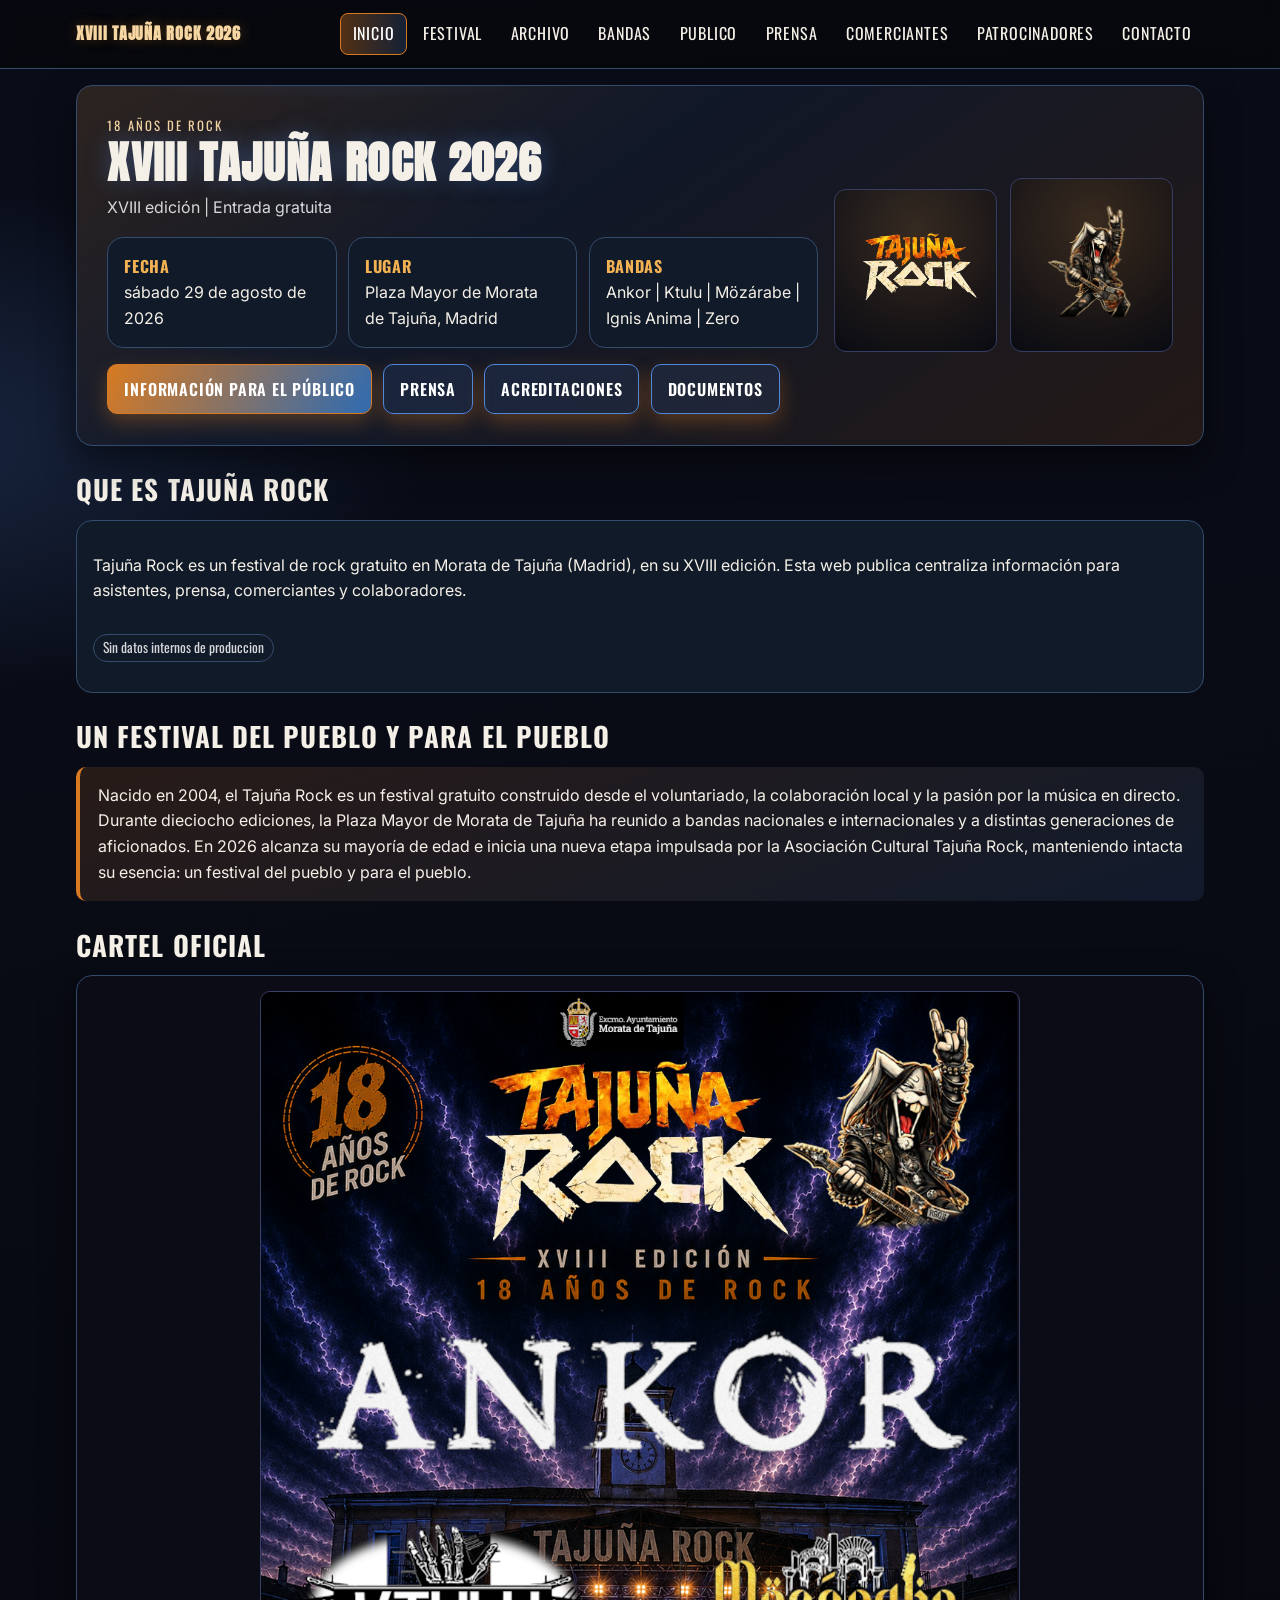
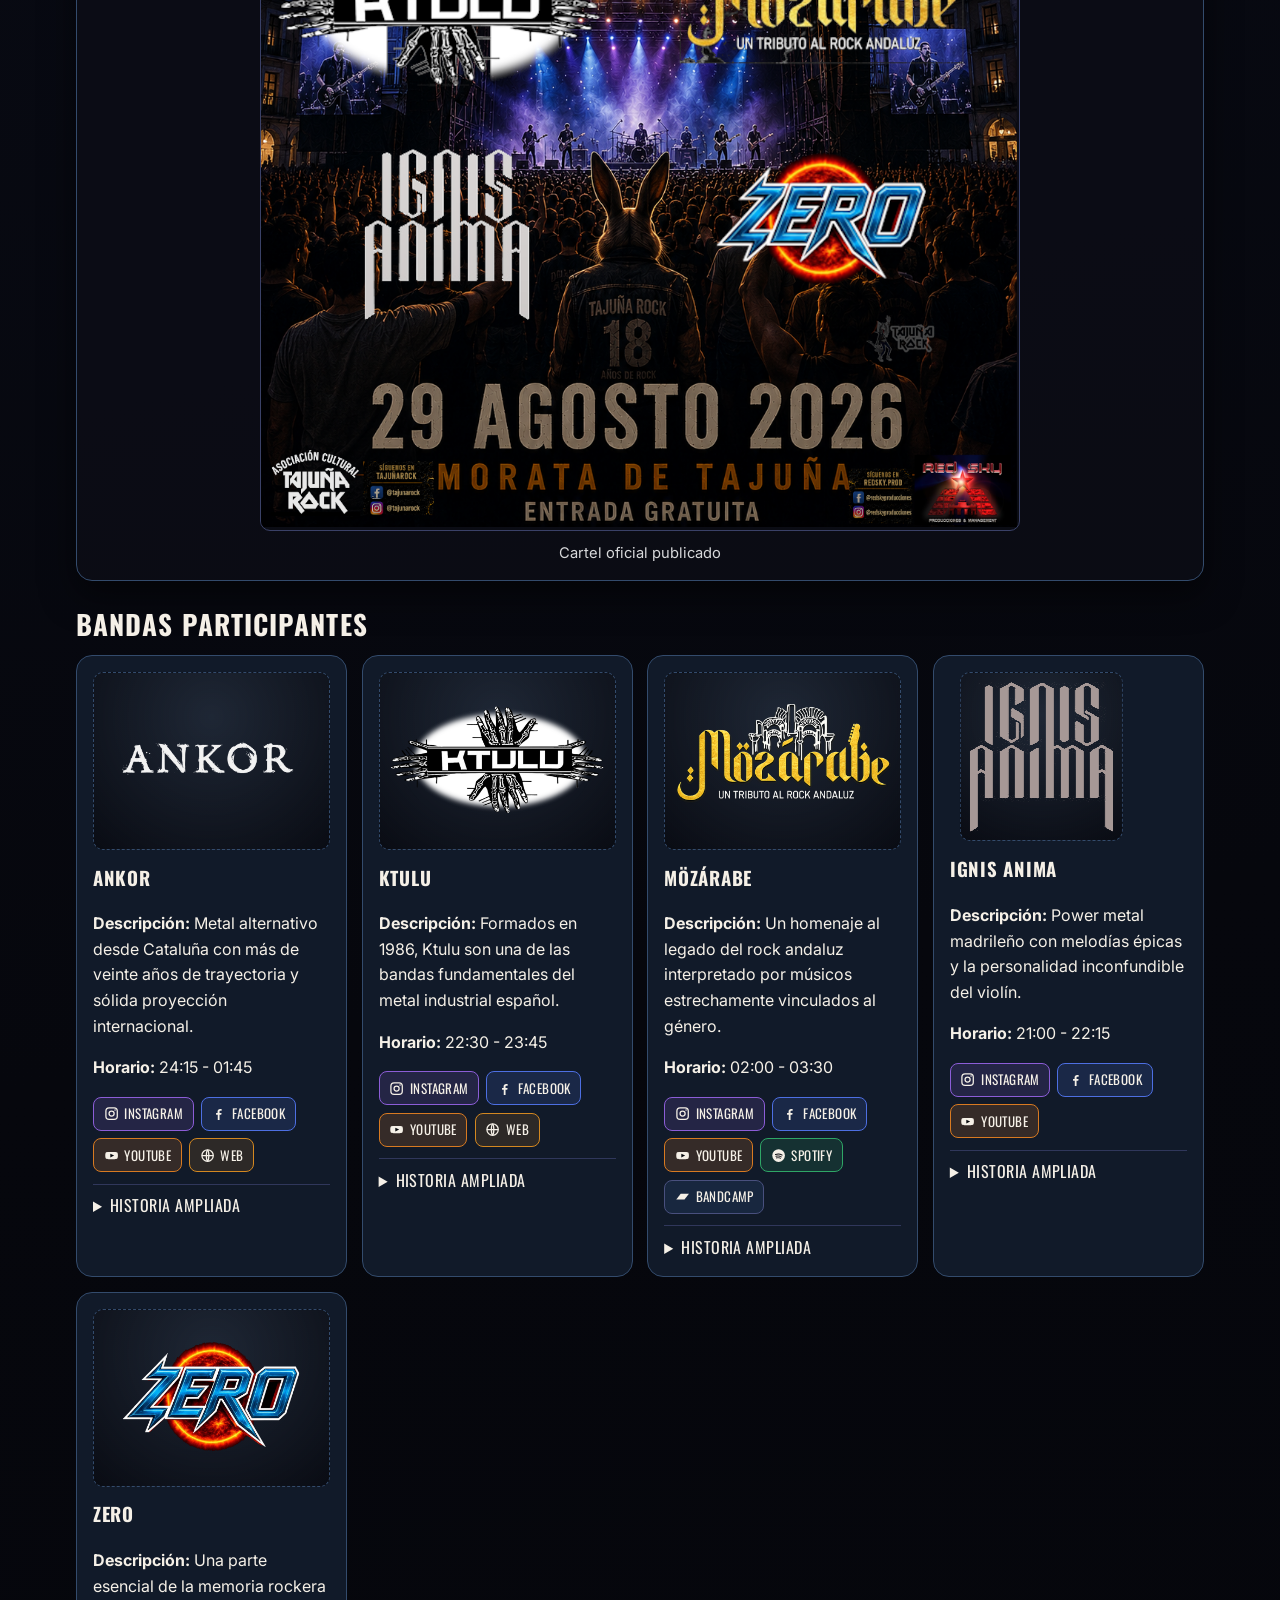
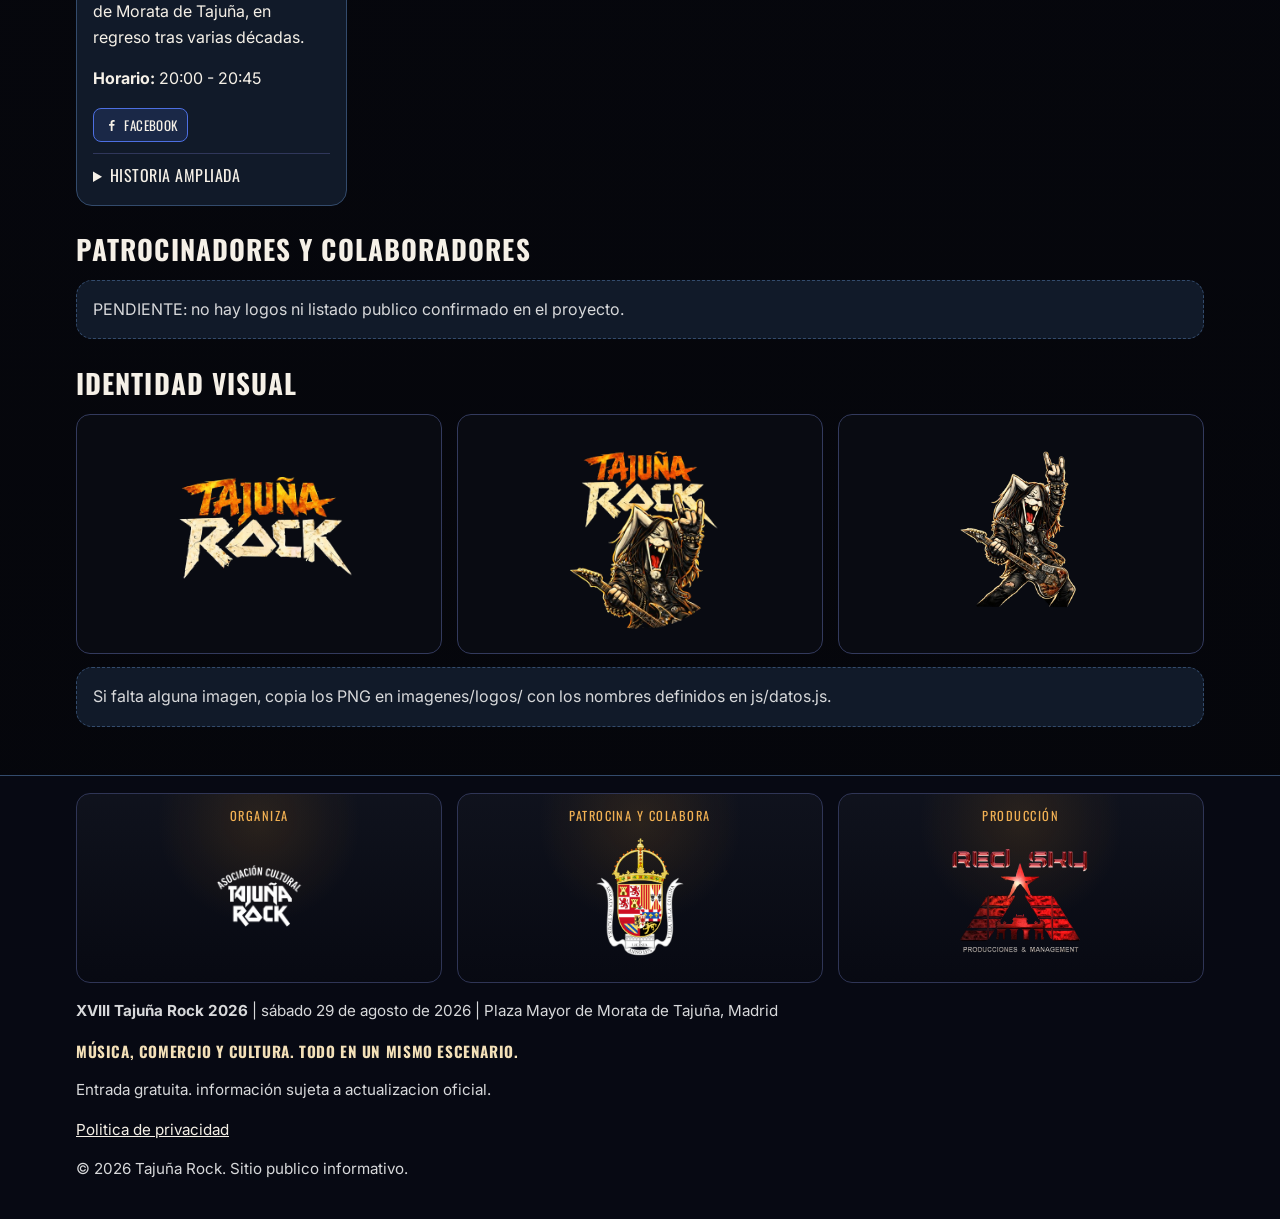
==== index.html @ 91ff5c5e "Initial import of Tajuña Rock site" ====
﻿<!doctype html>
<html lang="es">
  <head>
    <meta charset="utf-8" />
    <meta name="viewport" content="width=device-width, initial-scale=1" />
    <title>XVIII Tajuña Rock 2026 | Inicio</title>
    <meta
      name="description"
      content="Web oficial informativa del XVIII Tajuña Rock 2026: festival gratuito en Morata de Tajuña, Madrid. información para publico, prensa, bandas y colaboradores."
    />
    <meta property="og:title" content="XVIII Tajuña Rock 2026" />
    <meta
      property="og:description"
      content="Festival gratuito en Morata de Tajuña, Madrid. información para publico, prensa, bandas y colaboradores."
    />
    <meta property="og:type" content="website" />
    <meta property="og:locale" content="es_ES" />
    <link rel="stylesheet" href="css/estilos.css" />
    <!-- TODO: anadir favicon cuando exista un logo publico adecuado -->
    <script defer src="js/datos.js"></script>
    <script defer src="js/principal.js"></script>
    <script type="application/ld+json" data-event-jsonld></script>
  </head>
  <body>
    <a href="#contenido" class="skip-link">Saltar al contenido principal</a>
    <div data-site-header></div>

    <main id="contenido" class="page">
      <section class="hero hero-home" aria-labelledby="titulo-principal">
        <div class="hero-copy">
          <p class="eyebrow">18 años de rock</p>
          <h1 id="titulo-principal" data-festival-nombre></h1>
          <p class="hero-lead"><span data-festival-edicion></span> | Entrada <span data-festival-entrada></span></p>
          <div class="meta-grid" aria-label="Datos principales del festival">
            <div class="meta-item"><strong>Fecha</strong><br /><span data-festival-fecha></span></div>
            <div class="meta-item"><strong>Lugar</strong><br /><span data-festival-lugar></span></div>
            <div class="meta-item"><strong>Bandas</strong><br /><span data-bandas-inline></span></div>
          </div>
          <div class="action-row">
            <a class="btn" href="publico.html">Información para el público</a>
            <a class="btn alt" href="prensa.html">Prensa</a>
            <a class="btn alt" href="prensa.html#acreditaciones-prensa">Acreditaciones</a>
            <a class="btn alt" href="publico.html#documentos">Documentos</a>
          </div>
        </div>
        <aside class="hero-art" aria-label="Identidad visual del festival">
          <figure class="mini-brand" data-media-slot>
            <img data-media-main-logo alt="" />
          </figure>
          <figure class="mini-brand" data-media-slot>
            <img data-media-mascot alt="" />
          </figure>
        </aside>
      </section>

      <section class="section" aria-labelledby="que-es">
        <h2 id="que-es">Que es Tajuña Rock</h2>
        <div class="info-block">
          <p>
            Tajuña Rock es un festival de rock gratuito en Morata de Tajuña (Madrid), en su XVIII edición.
            Esta web publica centraliza información para asistentes, prensa, comerciantes y colaboradores.
          </p>
          <p class="tag">Sin datos internos de produccion</p>
        </div>
      </section>

      <section class="section" aria-labelledby="historia-breve-title">
        <h2 id="historia-breve-title">Un festival del pueblo y para el pueblo</h2>
        <blockquote class="history-quote" data-historia-breve></blockquote>
      </section>

      <section class="section" aria-labelledby="cartel-oficial">
        <h2 id="cartel-oficial">Cartel oficial</h2>
        <div data-cartel-oficial></div>
      </section>

      <section class="section" aria-labelledby="resumen-bandas">
        <h2 id="resumen-bandas">Bandas participantes</h2>
        <div class="grid" data-bandas-grid></div>
      </section>

      <section class="section" aria-labelledby="colaboradores">
        <h2 id="colaboradores">Patrocinadores y colaboradores</h2>
        <div class="pending-box">
          PENDIENTE: no hay logos ni listado publico confirmado en el proyecto.
        </div>
      </section>

      <section class="section" aria-labelledby="identidad-title">
        <h2 id="identidad-title">Identidad visual</h2>
        <div class="brand-strip">
          <figure class="brand-card" data-media-slot>
            <img data-media-main-logo alt="" />
          </figure>
          <figure class="brand-card" data-media-slot>
            <img data-media-logo-mascot alt="" />
          </figure>
          <figure class="brand-card" data-media-slot>
            <img data-media-mascot alt="" />
          </figure>
        </div>
        <div class="pending-box">Si falta alguna imagen, copia los PNG en imagenes/logos/ con los nombres definidos en js/datos.js.</div>
      </section>
    </main>

    <div data-site-footer></div>
  </body>
</html>
---- css/estilos.css ----
@import url("https://fonts.googleapis.com/css2?family=Anton&family=Inter:wght@400;500;600;700&family=Oswald:wght@400;500;600;700&display=swap");

:root {
  --font-display: "Anton", "Arial Narrow", "Impact", sans-serif;
  --font-heading: "Oswald", "Arial Narrow", "Segoe UI Semibold", sans-serif;
  --font-body: "Inter", "Segoe UI", "Arial", sans-serif;
  --font-docs: "Aptos", "Calibri", "Segoe UI", sans-serif;
  --bg-main: #05060b;
  --bg-panel: #111a29;
  --bg-panel-soft: #1a2740;
  --color-primary: #d87a21;
  --color-primary-strong: #f4cf9d;
  --color-gold: #e2a75e;
  --color-electric: #4f87d9;
  --color-text: #f5f0e7;
  --color-text-soft: #d7d8da;
  --color-border: #334b6c;
  --shadow: 0 14px 34px rgba(0, 0, 0, 0.5);
  --radius: 16px;
  --max-width: 1160px;
}

* {
  box-sizing: border-box;
}

html {
  scroll-behavior: smooth;
}

body {
  margin: 0;
  font-family: var(--font-body);
  background:
    radial-gradient(1200px 420px at 110% -20%, rgba(216, 122, 33, 0.24), transparent 60%),
    radial-gradient(900px 420px at -10% 10%, rgba(79, 135, 217, 0.22), transparent 62%),
    radial-gradient(760px 300px at 50% -12%, rgba(244, 207, 157, 0.14), transparent 70%),
    linear-gradient(170deg, #0a0d19 0%, #06070d 58%, #05060b 100%),
    var(--bg-main);
  color: var(--color-text);
  line-height: 1.6;
}

a {
  color: var(--color-text);
}

a:hover {
  color: var(--color-primary-strong);
}

img {
  max-width: 100%;
  height: auto;
  display: block;
}

.skip-link {
  position: absolute;
  left: -9999px;
  top: 0;
  background: var(--color-primary);
  color: #fff;
  padding: 0.7rem 1rem;
  z-index: 999;
}

.skip-link:focus {
  left: 0.7rem;
  top: 0.7rem;
}

.site-header {
  position: sticky;
  top: 0;
  z-index: 100;
  background: rgba(7, 8, 14, 0.92);
  backdrop-filter: blur(6px);
  border-bottom: 1px solid var(--color-border);
}

.header-inner {
  max-width: var(--max-width);
  margin: 0 auto;
  padding: 0.8rem 1rem;
  display: flex;
  align-items: center;
  gap: 0.8rem;
}

.brand {
  font-family: var(--font-display);
  font-weight: 800;
  letter-spacing: 0.045em;
  text-decoration: none;
  text-transform: uppercase;
  color: #f6d6a3;
  text-shadow: 0 0 14px rgba(212, 136, 32, 0.35);
}

.nav-toggle {
  font-family: var(--font-heading);
  margin-left: auto;
  border: 1px solid var(--color-border);
  background: var(--bg-panel);
  color: var(--color-text);
  border-radius: 10px;
  padding: 0.55rem 0.7rem;
  font-size: 0.95rem;
  cursor: pointer;
}

.nav-toggle:hover,
.nav-toggle:focus-visible {
  border-color: var(--color-primary);
}

.main-nav {
  display: none;
  width: 100%;
}

.main-nav.open {
  display: block;
}

.main-nav ul {
  list-style: none;
  margin: 0.6rem 0 0;
  padding: 0;
  display: grid;
  grid-template-columns: 1fr;
  gap: 0.4rem;
}

.main-nav a {
  font-family: var(--font-heading);
  display: block;
  padding: 0.6rem 0.7rem;
  border-radius: 8px;
  text-decoration: none;
  border: 1px solid transparent;
  text-transform: uppercase;
  letter-spacing: 0.05em;
}

.main-nav a:hover,
.main-nav a:focus-visible {
  border-color: var(--color-border);
  background: var(--bg-panel-soft);
}

.main-nav a.active {
  border-color: var(--color-primary);
  color: #fff;
  background: linear-gradient(90deg, rgba(216, 122, 33, 0.36), rgba(79, 135, 217, 0.2));
}

.page {
  max-width: var(--max-width);
  margin: 0 auto;
  padding: 1rem;
}

.hero {
  background:
    linear-gradient(145deg, rgba(226, 167, 94, 0.16), rgba(79, 135, 217, 0.1) 40%, rgba(216, 122, 33, 0.12)),
    rgba(10, 12, 20, 0.82);
  border: 1px solid var(--color-border);
  border-radius: var(--radius);
  padding: 1.2rem;
  box-shadow: var(--shadow);
}

.hero-home {
  position: relative;
  overflow: hidden;
}

.hero-home::after {
  content: "";
  position: absolute;
  inset: -40% 35% auto -20%;
  height: 180px;
  background: radial-gradient(closest-side, rgba(79, 135, 217, 0.35), transparent 75%);
  pointer-events: none;
}

.hero-copy {
  position: relative;
  z-index: 1;
}

.hero-home {
  display: grid;
  gap: 1rem;
}

.hero-art {
  display: grid;
  grid-template-columns: repeat(2, minmax(120px, 1fr));
  gap: 0.8rem;
  align-items: end;
}

.mini-brand {
  margin: 0;
  border: 1px solid #353d62;
  border-radius: 12px;
  background: radial-gradient(circle at 50% 25%, rgba(212, 136, 32, 0.16), rgba(8, 10, 18, 0.96));
  padding: 0.7rem;
  min-height: 130px;
  display: grid;
  place-items: center;
}

.mini-brand img {
  max-height: 150px;
  object-fit: contain;
}

.eyebrow {
  font-family: var(--font-heading);
  margin: 0;
  letter-spacing: 0.16em;
  text-transform: uppercase;
  font-size: 0.8rem;
  color: #f6d6a3;
}

.hero-lead {
  margin-top: 0.2rem;
  color: var(--color-text-soft);
}

.hero h1 {
  font-family: var(--font-display);
  margin-top: 0;
  margin-bottom: 0.3rem;
  font-size: clamp(1.8rem, 4.5vw, 2.8rem);
  line-height: 1.2;
  text-transform: uppercase;
  letter-spacing: 0.03em;
  text-shadow: 0 0 22px rgba(79, 135, 217, 0.35);
}

.meta-grid {
  display: grid;
  grid-template-columns: repeat(auto-fit, minmax(180px, 1fr));
  gap: 0.7rem;
  margin-top: 1rem;
}

.meta-item,
.card,
.pending-box,
.info-block {
  background: var(--bg-panel);
  border: 1px solid var(--color-border);
  border-radius: var(--radius);
  padding: 1rem;
}

.meta-item strong {
  font-family: var(--font-heading);
  color: #f2b153;
  text-transform: uppercase;
  letter-spacing: 0.04em;
}

.section {
  margin-top: 1.3rem;
}

.section h2 {
  font-family: var(--font-heading);
  margin-bottom: 0.5rem;
  font-size: clamp(1.2rem, 2.8vw, 1.7rem);
  text-transform: uppercase;
  letter-spacing: 0.04em;
}

.section-tight {
  margin-top: 0.9rem;
}

.grid {
  display: grid;
  gap: 0.9rem;
  grid-template-columns: repeat(auto-fit, minmax(230px, 1fr));
}

.card h3 {
  font-family: var(--font-heading);
  margin-top: 0;
  text-transform: uppercase;
  letter-spacing: 0.04em;
}

.band-image {
  aspect-ratio: 4 / 3;
  border-radius: 10px;
  border: 1px dashed var(--color-border);
  display: grid;
  place-items: center;
  color: var(--color-text-soft);
  margin-bottom: 0.8rem;
  background: #0e0e0e;
}

.band-image-img {
  object-fit: contain;
  padding: 0.55rem;
  background: radial-gradient(circle at 50% 25%, rgba(255, 255, 255, 0.06), rgba(9, 11, 18, 0.92));
}

.band-image-img.band-ignis-anima {
  transform: translateX(6%);
}

.band-links {
  display: flex;
  flex-wrap: wrap;
  gap: 0.45rem;
  margin-top: 0.35rem;
}

.band-link-btn {
  display: inline-flex;
  align-items: center;
  gap: 0.35rem;
  padding: 0.35rem 0.6rem;
  border-radius: 8px;
  border: 1px solid #49507e;
  background: rgba(79, 135, 217, 0.12);
  text-decoration: none;
  font-family: var(--font-heading);
  font-size: 0.82rem;
  letter-spacing: 0.03em;
  text-transform: uppercase;
}

.band-link-icon {
  width: 0.95rem;
  height: 0.95rem;
  display: inline-grid;
  place-items: center;
}

.band-link-icon svg {
  width: 100%;
  height: 100%;
}

.band-link-btn.is-instagram {
  border-color: #8c5dd7;
  background: rgba(140, 93, 215, 0.16);
}

.band-link-btn.is-facebook {
  border-color: #4d6fe2;
  background: rgba(77, 111, 226, 0.16);
}

.band-link-btn.is-youtube {
  border-color: #d87a21;
  background: rgba(216, 122, 33, 0.18);
}

.band-link-btn.is-spotify {
  border-color: #2fa666;
  background: rgba(47, 166, 102, 0.16);
}

.band-link-btn.is-web {
  border-color: #d48820;
  background: rgba(212, 136, 32, 0.14);
}

.band-link-btn:hover,
.band-link-btn:focus-visible {
  border-color: var(--color-primary);
  background: rgba(216, 122, 33, 0.16);
}

.band-history {
  margin-top: 0.7rem;
  border-top: 1px solid #30375b;
  padding-top: 0.55rem;
}

.band-history summary {
  cursor: pointer;
  font-family: var(--font-heading);
  text-transform: uppercase;
  letter-spacing: 0.03em;
}

.band-history p {
  margin: 0.55rem 0 0;
}

.action-row {
  display: flex;
  flex-wrap: wrap;
  gap: 0.7rem;
  margin-top: 1rem;
}

.btn {
  font-family: var(--font-heading);
  display: inline-block;
  text-decoration: none;
  padding: 0.7rem 1rem;
  border-radius: 10px;
  border: 1px solid var(--color-primary);
  background: linear-gradient(120deg, var(--color-primary), #2f6bb2);
  color: #fff;
  font-weight: 600;
  box-shadow: 0 8px 20px rgba(216, 122, 33, 0.33);
  text-transform: uppercase;
  letter-spacing: 0.05em;
}

.btn.alt {
  background: rgba(79, 135, 217, 0.12);
  border-color: #4f87d9;
}

.btn:hover,
.btn:focus-visible {
  transform: translateY(-1px);
}

.btn.is-disabled {
  opacity: 0.5;
  cursor: not-allowed;
  pointer-events: none;
}

.pending-box {
  border-style: dashed;
  color: var(--color-text-soft);
}

.poster-stage {
  margin: 0;
  padding: 0.9rem;
  background: rgba(12, 13, 22, 0.78);
  border: 1px solid var(--color-border);
  border-radius: var(--radius);
  box-shadow: var(--shadow);
}

.poster-image {
  width: 100%;
  max-width: 760px;
  margin: 0 auto;
  border-radius: 10px;
  border: 1px solid #3a4167;
  object-fit: contain;
}

.poster-caption {
  margin-top: 0.65rem;
  text-align: center;
  color: var(--color-text-soft);
  font-size: 0.92rem;
}

.section-intro {
  margin: 0.3rem 0 0.85rem;
  color: var(--color-text-soft);
}

.poster-gallery {
  display: grid;
  gap: 0.8rem;
  grid-template-columns: repeat(auto-fit, minmax(150px, 1fr));
}

.poster-card {
  margin: 0;
  padding: 0.55rem;
  border: 1px solid #37406a;
  border-radius: 12px;
  background:
    linear-gradient(160deg, rgba(79, 135, 217, 0.12), rgba(216, 122, 33, 0.1)),
    rgba(10, 12, 20, 0.82);
}

.poster-link {
  display: block;
  border-radius: 9px;
  overflow: hidden;
  border: 1px solid #313a5f;
  background: #090b12;
}

.poster-link:hover,
.poster-link:focus-visible {
  border-color: var(--color-primary);
}

.poster-thumb {
  width: 100%;
  aspect-ratio: 3 / 4;
  object-fit: cover;
}

.poster-thumb-caption {
  margin-top: 0.45rem;
  text-align: center;
  font-family: var(--font-heading);
  text-transform: uppercase;
  letter-spacing: 0.05em;
  font-size: 0.76rem;
  color: #f2b153;
}

.history-quote {
  margin: 0;
  padding: 1rem 1.1rem;
  border-left: 4px solid var(--color-primary);
  border-radius: 10px;
  background: linear-gradient(160deg, rgba(216, 122, 33, 0.15), rgba(79, 135, 217, 0.12));
  color: var(--color-text);
}

.history-quote p {
  margin: 0;
}

.history-flow {
  display: grid;
  gap: 0.9rem;
}

.history-item {
  background: var(--bg-panel);
  border: 1px solid var(--color-border);
  border-radius: var(--radius);
  padding: 1rem;
}

.history-item h3 {
  margin: 0 0 0.5rem;
  font-family: var(--font-heading);
  text-transform: uppercase;
  letter-spacing: 0.04em;
  color: #f2b153;
}

.history-item p {
  margin: 0.45rem 0 0;
}

.site-form {
  margin-top: 0.8rem;
  background: var(--bg-panel);
  border: 1px solid var(--color-border);
  border-radius: var(--radius);
  padding: 1rem;
}

.form-grid {
  display: grid;
  grid-template-columns: repeat(auto-fit, minmax(220px, 1fr));
  gap: 0.8rem;
}

.form-field {
  display: grid;
  gap: 0.35rem;
}

.form-field-full {
  grid-column: 1 / -1;
}

.form-field label {
  font-family: var(--font-heading);
  text-transform: uppercase;
  letter-spacing: 0.04em;
  font-size: 0.78rem;
  color: #f2b153;
}

.form-field input,
.form-field select,
.form-field textarea {
  width: 100%;
  border-radius: 10px;
  border: 1px solid #414b76;
  background: #0b0d16;
  color: var(--color-text);
  padding: 0.62rem 0.72rem;
  font: inherit;
}

.form-field textarea {
  resize: vertical;
  min-height: 120px;
}

.form-field input::placeholder,
.form-field textarea::placeholder {
  color: #8f97b8;
}

.check-line {
  margin-top: 0.85rem;
  display: flex;
  gap: 0.55rem;
  align-items: flex-start;
  color: var(--color-text-soft);
}

.check-line input {
  margin-top: 0.23rem;
}

.form-actions {
  margin-top: 0.9rem;
}

.form-feedback {
  margin: 0.7rem 0 0;
  color: #f3e0b8;
  font-size: 0.92rem;
}

.site-form.is-disabled {
  opacity: 0.8;
}

.timeline-grid {
  display: grid;
  gap: 0.95rem;
}

.timeline-card {
  background: var(--bg-panel);
  border: 1px solid #36416b;
  border-radius: var(--radius);
  padding: 0.9rem;
  box-shadow: var(--shadow);
}

.timeline-header {
  margin-bottom: 0.55rem;
}

.timeline-year {
  margin: 0;
  color: #f2b153;
  font-family: var(--font-heading);
  letter-spacing: 0.06em;
  text-transform: uppercase;
  font-size: 0.8rem;
}

.timeline-card h3 {
  margin: 0.15rem 0 0;
  font-family: var(--font-heading);
  text-transform: uppercase;
  letter-spacing: 0.04em;
}

.timeline-media {
  margin-bottom: 0.7rem;
}

.timeline-image {
  width: 100%;
  max-width: 460px;
  border-radius: 10px;
  border: 1px solid #3b446a;
  object-fit: cover;
  aspect-ratio: 3 / 4;
}

.timeline-image-missing {
  display: grid;
  place-items: center;
  color: var(--color-text-soft);
  background: #0b0d16;
}

.timeline-links {
  display: flex;
  flex-wrap: wrap;
  gap: 0.45rem;
  margin-top: 0.6rem;
}

.timeline-link {
  display: inline-flex;
  align-items: center;
  border: 1px solid #4f5a88;
  border-radius: 999px;
  padding: 0.28rem 0.65rem;
  text-decoration: none;
  text-transform: uppercase;
  letter-spacing: 0.03em;
  font-size: 0.73rem;
  font-family: var(--font-heading);
  background: rgba(127, 121, 255, 0.12);
}

.timeline-link.is-pending {
  border-style: dashed;
  color: var(--color-text-soft);
  cursor: default;
}

.timeline-link:hover,
.timeline-link:focus-visible {
  border-color: var(--color-primary);
  background: rgba(216, 122, 33, 0.16);
}

.alt-poster-layout {
  display: grid;
  gap: 0.9rem;
}

.alt-poster-figure {
  margin: 0;
}

.alt-poster-copy h3 {
  margin-top: 0;
  font-family: var(--font-heading);
  text-transform: uppercase;
  letter-spacing: 0.04em;
  color: #f2b153;
}

.alt-poster-summary {
  margin-top: 0.75rem;
  color: #d9ddeb;
  font-weight: 600;
}

.alt-poster-quote {
  margin: 0.85rem 0 0;
  font-family: var(--font-display);
  font-size: clamp(1.05rem, 2.8vw, 1.55rem);
  line-height: 1.25;
  color: #f6d6a3;
  text-transform: uppercase;
  letter-spacing: 0.03em;
  text-shadow: 0 0 16px rgba(212, 136, 32, 0.25);
}

body.lightbox-open {
  overflow: hidden;
}

.poster-lightbox {
  position: fixed;
  inset: 0;
  z-index: 1200;
  display: grid;
  place-items: center;
}

.poster-lightbox[hidden] {
  display: none;
}

.poster-lightbox-backdrop {
  position: absolute;
  inset: 0;
  background: rgba(3, 4, 8, 0.86);
}

.poster-lightbox-dialog {
  position: relative;
  z-index: 1;
  width: min(96vw, 1120px);
  max-height: 92vh;
  display: grid;
  grid-template-columns: auto 1fr auto;
  align-items: center;
  gap: 0.65rem;
}

.poster-lightbox-stage {
  margin: 0;
  background: #090b12;
  border: 1px solid #3d4670;
  border-radius: 12px;
  padding: 0.65rem;
}

.poster-lightbox-image {
  max-height: 76vh;
  width: auto;
  max-width: 100%;
  margin: 0 auto;
  border-radius: 8px;
}

.poster-lightbox-caption {
  margin-top: 0.55rem;
  text-align: center;
  font-family: var(--font-heading);
  letter-spacing: 0.04em;
  color: #f2b153;
  text-transform: uppercase;
  font-size: 0.8rem;
}

.poster-lightbox-close,
.poster-lightbox-nav {
  border: 1px solid #566197;
  background: rgba(13, 16, 28, 0.95);
  color: var(--color-text);
  border-radius: 10px;
  font-family: var(--font-heading);
  cursor: pointer;
}

.poster-lightbox-close {
  position: absolute;
  top: -2.1rem;
  right: 0;
  padding: 0.25rem 0.58rem;
  text-transform: uppercase;
}

.poster-lightbox-nav {
  width: 2.4rem;
  height: 2.4rem;
  font-size: 1.45rem;
  line-height: 1;
}

.poster-lightbox-close:hover,
.poster-lightbox-close:focus-visible,
.poster-lightbox-nav:hover,
.poster-lightbox-nav:focus-visible {
  border-color: var(--color-primary);
  background: rgba(216, 122, 33, 0.24);
}

.brand-strip {
  display: grid;
  grid-template-columns: repeat(auto-fit, minmax(180px, 1fr));
  gap: 0.9rem;
  margin-bottom: 0.8rem;
}

.brand-card {
  margin: 0;
  background: #090b12;
  border: 1px solid #333a5d;
  border-radius: 14px;
  min-height: 180px;
  display: grid;
  place-items: center;
  padding: 0.9rem;
}

.brand-card img {
  max-height: 210px;
  object-fit: contain;
}

.hero-mark {
  margin-top: 0.9rem;
  max-width: 260px;
}

.hero-mark img {
  width: 100%;
  height: auto;
  object-fit: contain;
}

.media-missing {
  position: relative;
}

.media-missing::after {
  content: "Logo pendiente";
  display: inline-block;
  font-size: 0.78rem;
  letter-spacing: 0.08em;
  text-transform: uppercase;
  color: var(--color-text-soft);
  border: 1px dashed #48507a;
  border-radius: 999px;
  padding: 0.35rem 0.7rem;
}

.is-hidden {
  display: none !important;
}

.document-list {
  list-style: none;
  padding: 0;
  margin: 0;
  display: grid;
  gap: 0.5rem;
}

.document-list li {
  padding: 0.6rem;
  border-radius: 8px;
  background: #101010;
  border: 1px solid #2f2f2f;
}

.tag {
  font-family: var(--font-heading);
  display: inline-block;
  font-size: 0.85rem;
  border: 1px solid var(--color-border);
  border-radius: 999px;
  padding: 0.15rem 0.55rem;
  color: var(--color-text-soft);
}

.site-footer {
  border-top: 1px solid var(--color-border);
  margin-top: 2rem;
  background: #070913;
}

.footer-inner {
  max-width: var(--max-width);
  margin: 0 auto;
  padding: 1.1rem 1rem 1.4rem;
  color: var(--color-text-soft);
  font-size: 0.95rem;
}

.footer-logos {
  display: grid;
  grid-template-columns: repeat(auto-fit, minmax(180px, 1fr));
  gap: 0.9rem;
  margin-bottom: 1rem;
}

.footer-logo-card {
  margin: 0;
  min-height: 190px;
  border: 1px solid #2f3556;
  border-radius: 14px;
  padding: 0.75rem;
  background:
    radial-gradient(circle at 50% 15%, rgba(212, 136, 32, 0.14), transparent 42%),
    linear-gradient(180deg, rgba(16, 19, 29, 0.96), rgba(8, 10, 18, 0.96));
  display: grid;
  align-content: start;
  justify-items: center;
  gap: 0.65rem;
}

.footer-logo-card figcaption {
  font-family: var(--font-heading);
  font-size: 0.78rem;
  letter-spacing: 0.12em;
  text-transform: uppercase;
  color: #f2b153;
  text-align: center;
}

.footer-logo-card img {
  width: 100%;
  max-width: 180px;
  max-height: 120px;
  object-fit: contain;
}

.footer-lema {
  font-family: var(--font-heading);
  color: #f3e0b8;
  font-weight: 700;
  text-transform: uppercase;
  letter-spacing: 0.04em;
}

.info-block,
.card,
.pending-box,
.document-list,
.footer-inner,
body {
  font-family: var(--font-body);
}

:focus-visible {
  outline: 3px solid var(--color-primary-strong);
  outline-offset: 2px;
}

@media (min-width: 850px) {
  .nav-toggle {
    display: none;
  }

  .header-inner {
    gap: 1rem;
  }

  .main-nav {
    display: block;
    width: auto;
    margin-left: auto;
  }

  .main-nav ul {
    margin: 0;
    display: flex;
    flex-wrap: wrap;
    gap: 0.25rem;
  }

  .main-nav a {
    padding: 0.45rem 0.7rem;
  }

  .hero {
    padding: 1.6rem;
  }

  .hero-home {
    padding: 1.9rem;
    grid-template-columns: 2.1fr 1fr;
    align-items: center;
  }

  .poster-gallery {
    grid-template-columns: repeat(auto-fit, minmax(170px, 1fr));
  }

  .timeline-grid {
    grid-template-columns: repeat(auto-fit, minmax(330px, 1fr));
  }

  .alt-poster-layout {
    grid-template-columns: minmax(280px, 0.95fr) minmax(320px, 1.25fr);
    align-items: start;
  }
}

@media (max-width: 700px) {
  .poster-lightbox-dialog {
    width: min(98vw, 1120px);
    grid-template-columns: 1fr;
    gap: 0.5rem;
  }

  .poster-lightbox-nav {
    width: 100%;
    height: 2rem;
  }

  .poster-lightbox-close {
    top: -1.9rem;
  }
}

@media (prefers-reduced-motion: reduce) {
  html {
    scroll-behavior: auto;
  }

  *,
  *::before,
  *::after {
    animation: none !important;
    transition: none !important;
  }
}
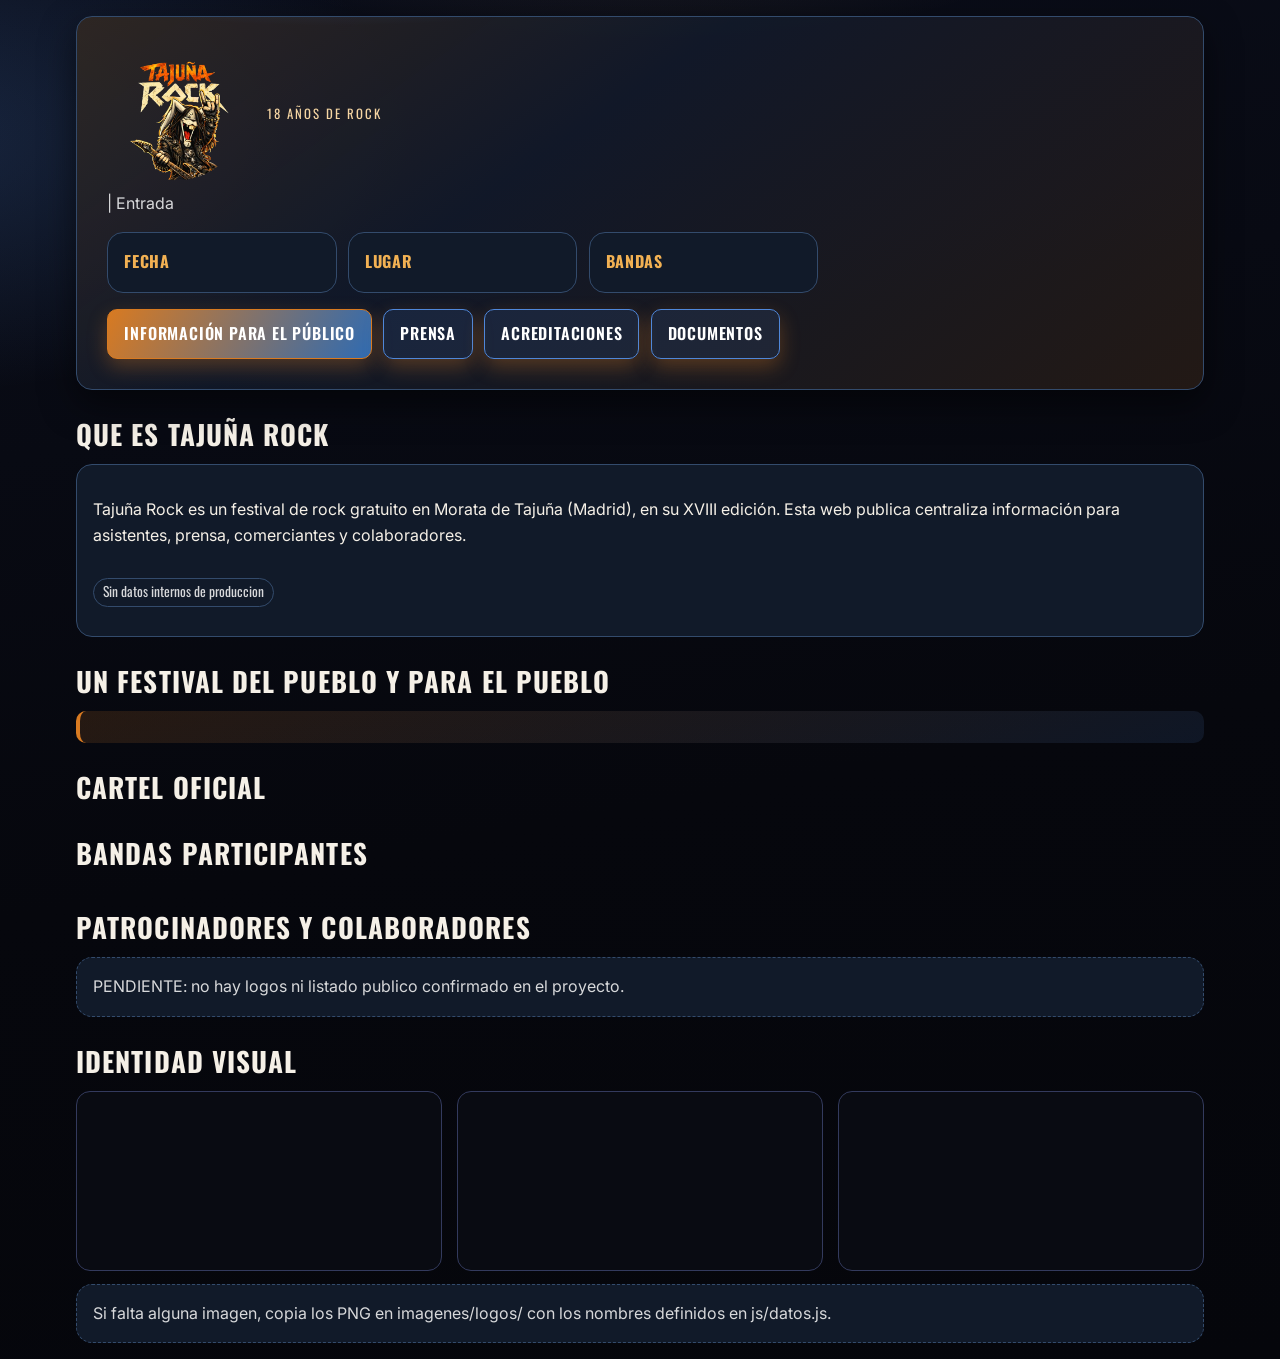
==== commit 47df0225: "Add sponsors grid, FAQ, SEO meta tags, sitemap, robots.txt and visual improvements" ====
--- a/index.html
+++ b/index.html
@@ -15,6 +15,10 @@
     />
     <meta property="og:type" content="website" />
     <meta property="og:locale" content="es_ES" />
+    <meta property="og:image" content="https://juanda-ecaweb.github.io/Tajuna-Rock/imagenes/cartel/tajunarock_18_edicion.png" />
+    <meta name="twitter:card" content="summary_large_image" />
+    <meta name="twitter:image" content="https://juanda-ecaweb.github.io/Tajuna-Rock/imagenes/cartel/tajunarock_18_edicion.png" />
+    <link rel="canonical" href="https://juanda-ecaweb.github.io/Tajuna-Rock/" />
     <link rel="stylesheet" href="css/estilos.css" />
     <!-- TODO: anadir favicon cuando exista un logo publico adecuado -->
     <script defer src="js/datos.js"></script>
@@ -28,8 +32,13 @@
     <main id="contenido" class="page">
       <section class="hero hero-home" aria-labelledby="titulo-principal">
         <div class="hero-copy">
-          <p class="eyebrow">18 años de rock</p>
-          <h1 id="titulo-principal" data-festival-nombre></h1>
+          <div class="hero-title-row">
+            <img class="hero-title-conejo" src="imagenes/logos/tajuna-rock-conejo-logo.png" alt="Logotipo Tajuña Rock con conejo" />
+            <div class="hero-title-text">
+              <p class="eyebrow">18 años de rock</p>
+              <h1 id="titulo-principal" data-festival-nombre></h1>
+            </div>
+          </div>
           <p class="hero-lead"><span data-festival-edicion></span> | Entrada <span data-festival-entrada></span></p>
           <div class="meta-grid" aria-label="Datos principales del festival">
             <div class="meta-item"><strong>Fecha</strong><br /><span data-festival-fecha></span></div>
@@ -43,14 +52,6 @@
             <a class="btn alt" href="publico.html#documentos">Documentos</a>
           </div>
         </div>
-        <aside class="hero-art" aria-label="Identidad visual del festival">
-          <figure class="mini-brand" data-media-slot>
-            <img data-media-main-logo alt="" />
-          </figure>
-          <figure class="mini-brand" data-media-slot>
-            <img data-media-mascot alt="" />
-          </figure>
-        </aside>
       </section>
 
       <section class="section" aria-labelledby="que-es">
--- a/css/estilos.css
+++ b/css/estilos.css
@@ -191,6 +191,54 @@
   z-index: 1;
 }
 
+.hero-title-stack {
+  display: flex;
+  align-items: center;
+  flex-wrap: wrap;
+  gap: 0.75rem;
+  margin-bottom: 0.7rem;
+}
+
+.hero-title-logo {
+  max-height: 72px;
+  width: auto;
+  object-fit: contain;
+}
+
+.hero-title-mascot {
+  max-height: 64px;
+  width: auto;
+  object-fit: contain;
+}
+
+.hero-title-row {
+  display: flex;
+  align-items: center;
+  gap: 1.2rem;
+  flex-wrap: wrap;
+}
+
+.hero-title-conejo {
+  max-height: 140px;
+  width: auto;
+  object-fit: contain;
+  flex-shrink: 0;
+}
+
+.hero-title-text {
+  display: flex;
+  flex-direction: column;
+  gap: 0.1rem;
+}
+
+.hero-title-text .eyebrow {
+  margin-bottom: 0;
+}
+
+.hero-title-text h1 {
+  margin: 0;
+}
+
 .hero-home {
   display: grid;
   gap: 1rem;
@@ -295,6 +343,13 @@
   margin-top: 0;
   text-transform: uppercase;
   letter-spacing: 0.04em;
+}
+
+.band-card {
+  background: transparent;
+  border: 0;
+  box-shadow: none;
+  padding: 0;
 }
 
 .band-image {
@@ -398,6 +453,68 @@
 
 .band-history p {
   margin: 0.55rem 0 0;
+}
+
+.faq {
+  display: flex;
+  flex-direction: column;
+  gap: 0.4rem;
+}
+
+.faq-item {
+  border: 1px solid var(--color-border);
+  border-radius: var(--radius);
+  background: var(--bg-panel);
+  overflow: hidden;
+}
+
+.faq-item summary {
+  cursor: pointer;
+  padding: 0.9rem 1rem;
+  font-family: var(--font-heading);
+  font-size: 1rem;
+  text-transform: uppercase;
+  letter-spacing: 0.03em;
+  list-style: none;
+  display: flex;
+  justify-content: space-between;
+  align-items: center;
+  gap: 0.5rem;
+  user-select: none;
+}
+
+.faq-item summary::-webkit-details-marker { display: none; }
+
+.faq-item summary::after {
+  content: "+";
+  font-size: 1.3rem;
+  line-height: 1;
+  color: var(--color-primary);
+  flex-shrink: 0;
+  transition: transform 0.2s;
+}
+
+.faq-item[open] summary::after {
+  transform: rotate(45deg);
+}
+
+.faq-item[open] summary {
+  border-bottom: 1px solid var(--color-border);
+  color: var(--color-primary);
+}
+
+.faq-item > *:not(summary) {
+  padding: 0.8rem 1rem;
+}
+
+.faq-item p,
+.faq-item ul,
+.faq-item ol {
+  margin: 0 0 0.6rem;
+}
+
+.faq-item *:last-child {
+  margin-bottom: 0;
 }
 
 .action-row {
@@ -869,6 +986,74 @@
   object-fit: contain;
 }
 
+.sponsors-grid {
+  display: grid;
+  grid-template-columns: repeat(auto-fill, minmax(200px, 1fr));
+  gap: 1rem;
+}
+
+.sponsor-card {
+  background: var(--bg-panel);
+  border: 1px solid var(--color-border);
+  border-radius: var(--radius);
+  overflow: hidden;
+  display: flex;
+  flex-direction: column;
+}
+
+.sponsor-logo-wrap {
+  background: #090b12;
+  display: flex;
+  align-items: center;
+  justify-content: center;
+  min-height: 120px;
+  padding: 0.8rem;
+}
+
+.sponsor-logo {
+  max-height: 100px;
+  max-width: 100%;
+  object-fit: contain;
+}
+
+.sponsor-logo-missing {
+  font-size: 0.75rem;
+  color: var(--color-text-soft);
+  text-transform: uppercase;
+  letter-spacing: 0.06em;
+}
+
+.sponsor-info {
+  padding: 0.75rem 0.9rem;
+  flex: 1;
+  display: flex;
+  flex-direction: column;
+  gap: 0.2rem;
+}
+
+.sponsor-nombre {
+  font-family: var(--font-heading);
+  font-size: 0.9rem;
+  text-transform: uppercase;
+  letter-spacing: 0.04em;
+  margin: 0 0 0.3rem;
+  color: #f2b153;
+}
+
+.sponsor-dir,
+.sponsor-tel,
+.sponsor-redes {
+  font-size: 0.82rem;
+  color: var(--color-text-soft);
+  margin: 0;
+}
+
+.sponsor-link {
+  font-size: 0.8rem;
+  color: var(--color-primary);
+  word-break: break-all;
+}
+
 .hero-mark {
   margin-top: 0.9rem;
   max-width: 260px;
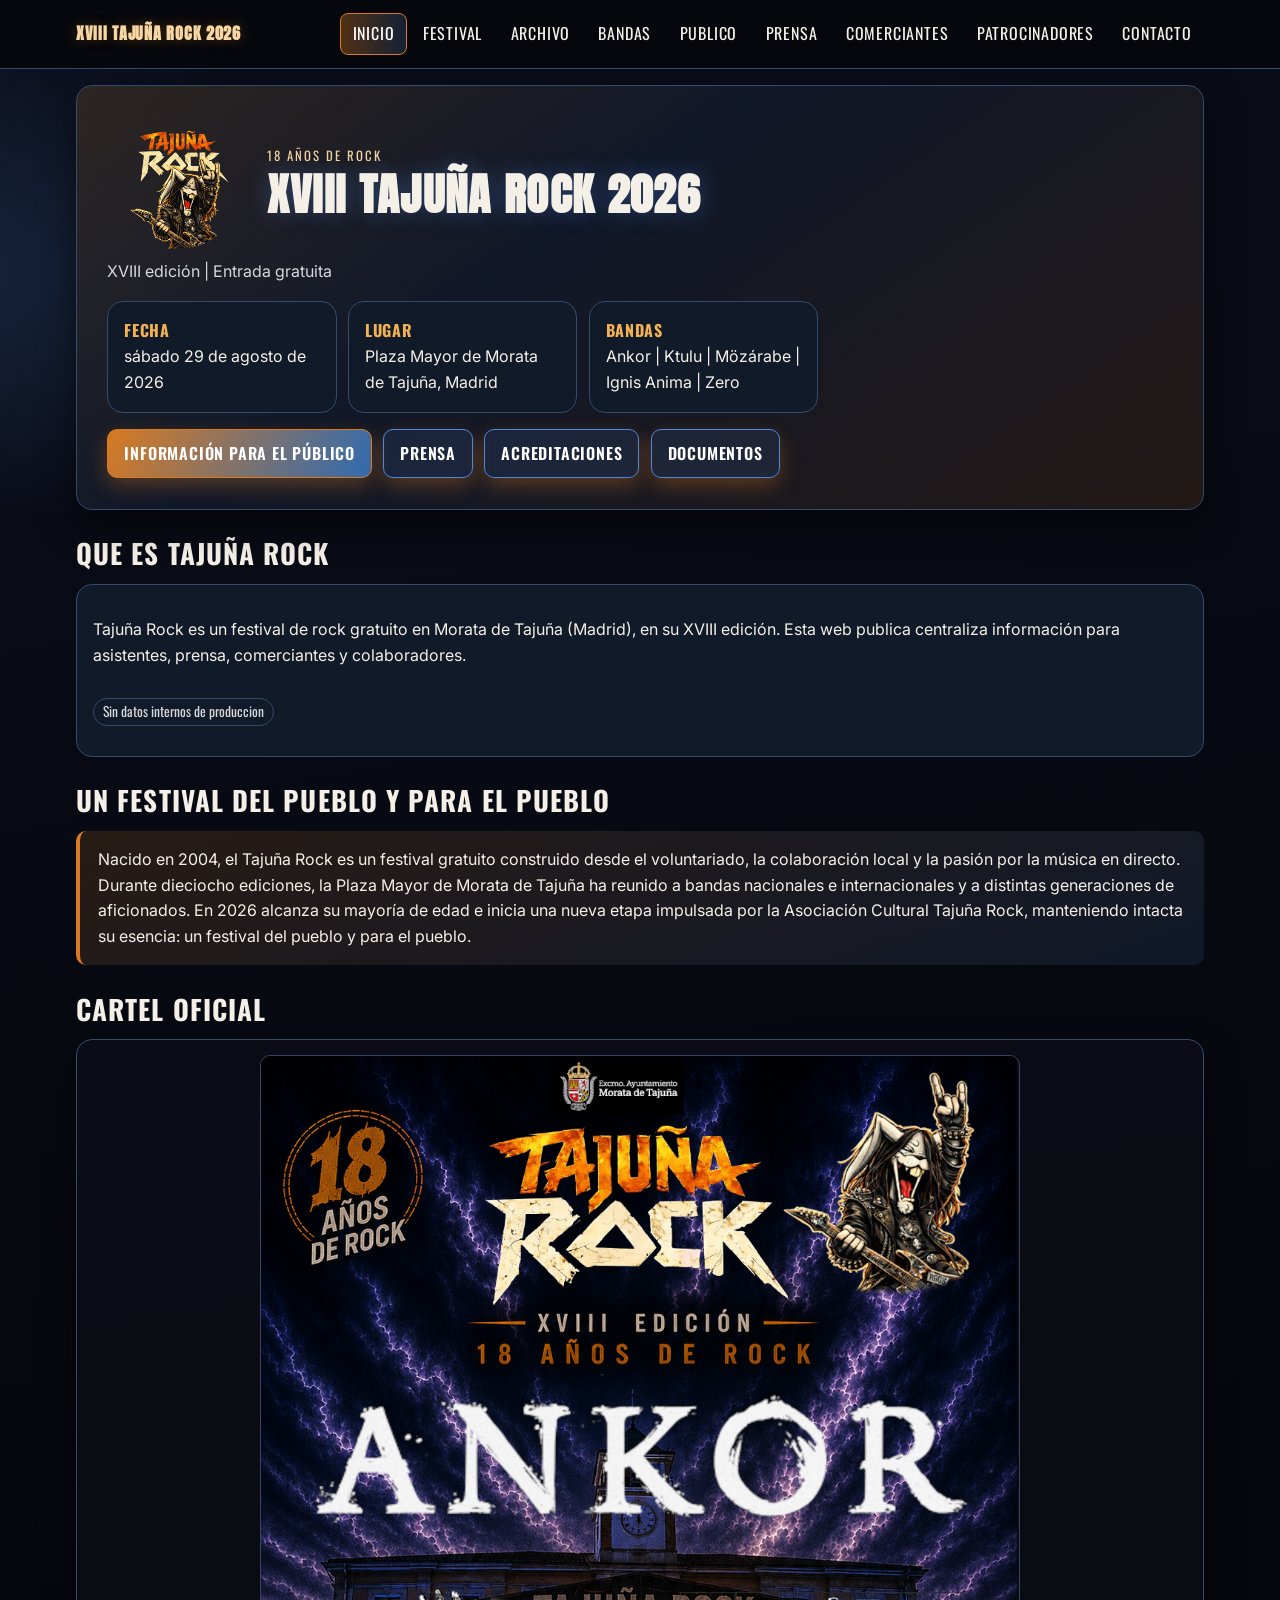
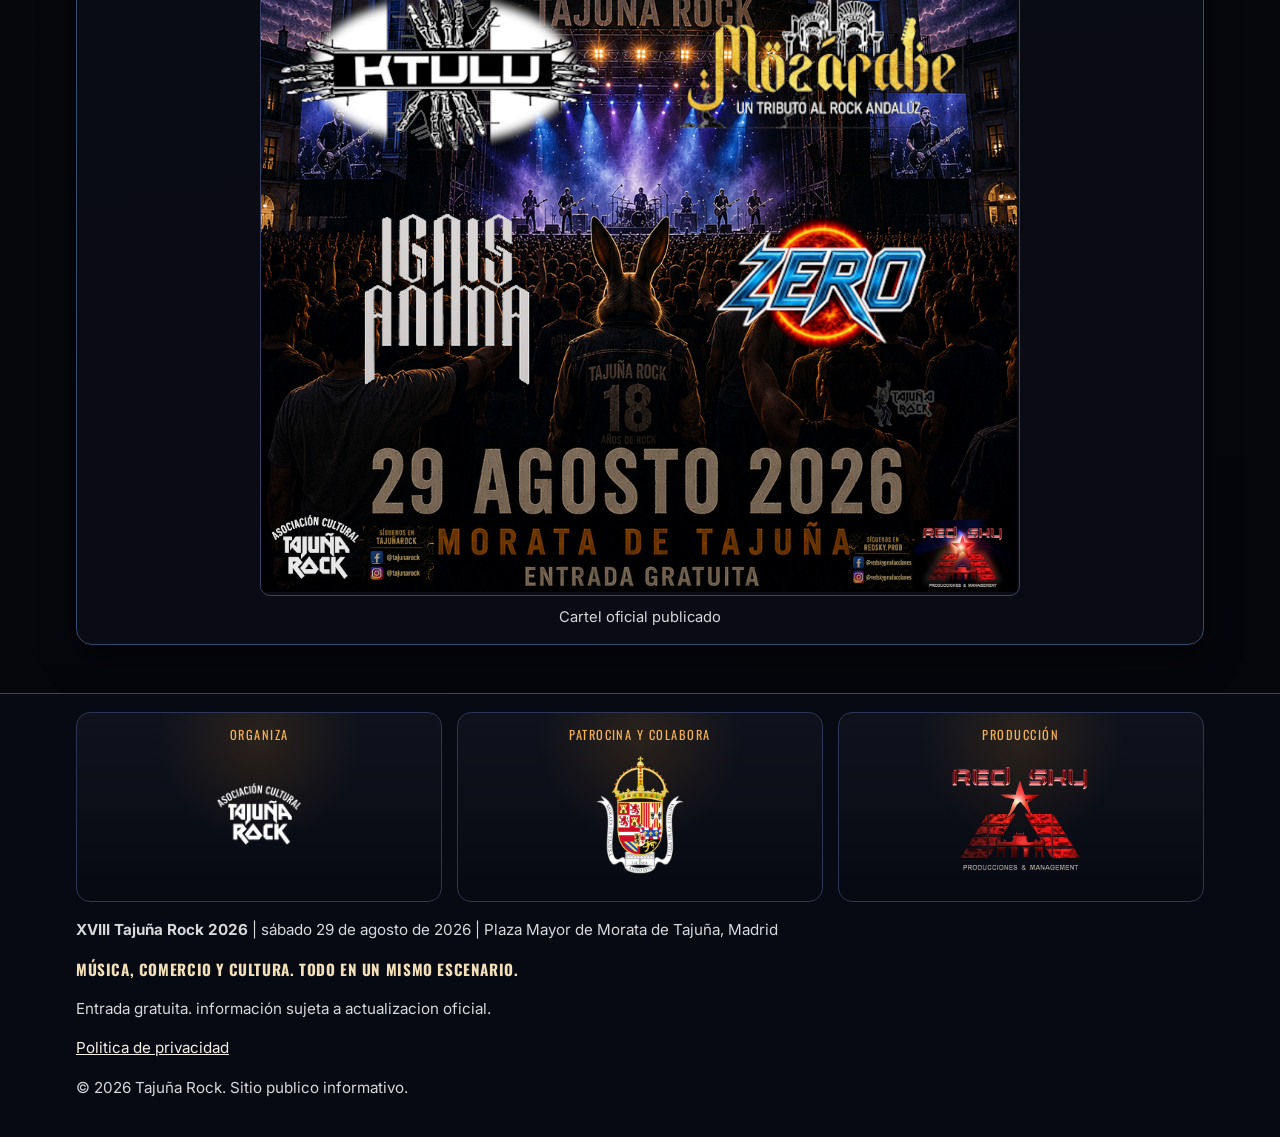
==== commit f1fd993c: "Remove redundant sections from homepage" ====
--- a/index.html
+++ b/index.html
@@ -74,34 +74,6 @@
         <h2 id="cartel-oficial">Cartel oficial</h2>
         <div data-cartel-oficial></div>
       </section>
-
-      <section class="section" aria-labelledby="resumen-bandas">
-        <h2 id="resumen-bandas">Bandas participantes</h2>
-        <div class="grid" data-bandas-grid></div>
-      </section>
-
-      <section class="section" aria-labelledby="colaboradores">
-        <h2 id="colaboradores">Patrocinadores y colaboradores</h2>
-        <div class="pending-box">
-          PENDIENTE: no hay logos ni listado publico confirmado en el proyecto.
-        </div>
-      </section>
-
-      <section class="section" aria-labelledby="identidad-title">
-        <h2 id="identidad-title">Identidad visual</h2>
-        <div class="brand-strip">
-          <figure class="brand-card" data-media-slot>
-            <img data-media-main-logo alt="" />
-          </figure>
-          <figure class="brand-card" data-media-slot>
-            <img data-media-logo-mascot alt="" />
-          </figure>
-          <figure class="brand-card" data-media-slot>
-            <img data-media-mascot alt="" />
-          </figure>
-        </div>
-        <div class="pending-box">Si falta alguna imagen, copia los PNG en imagenes/logos/ con los nombres definidos en js/datos.js.</div>
-      </section>
     </main>
 
     <div data-site-footer></div>
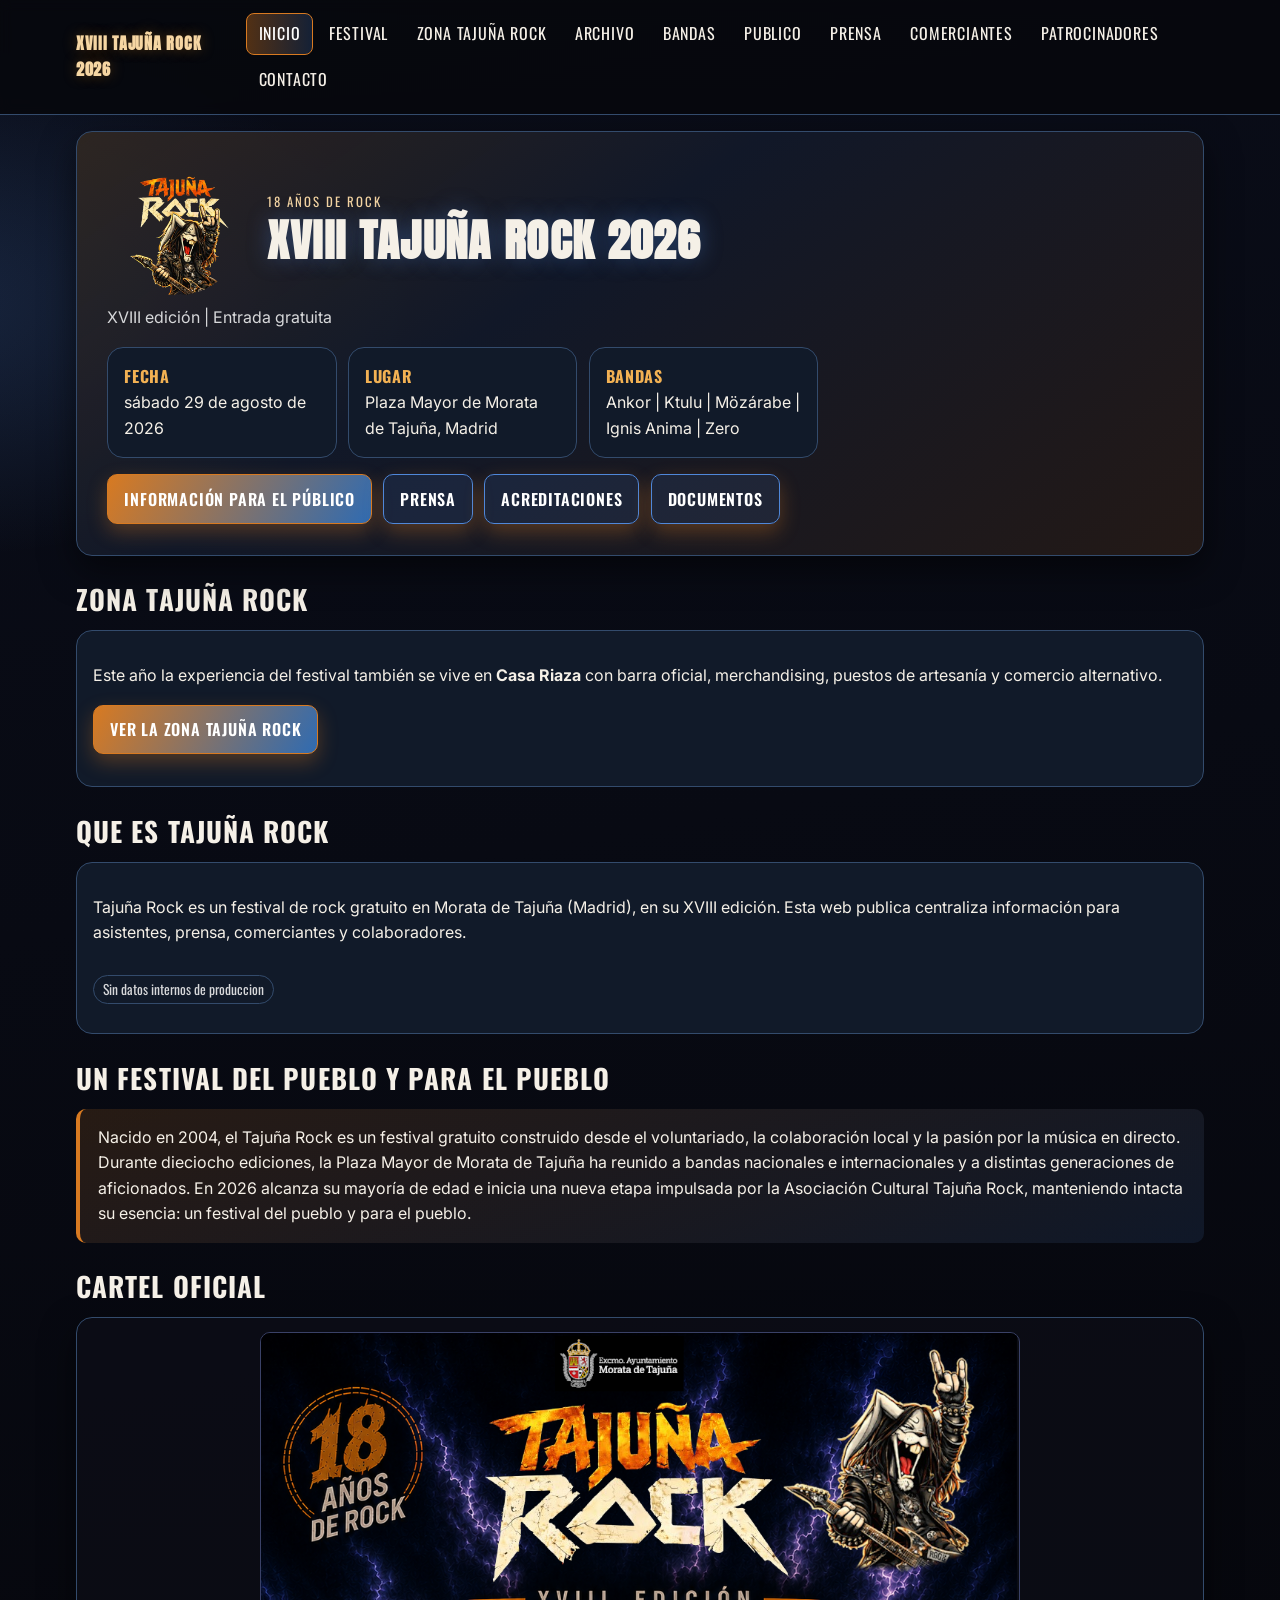
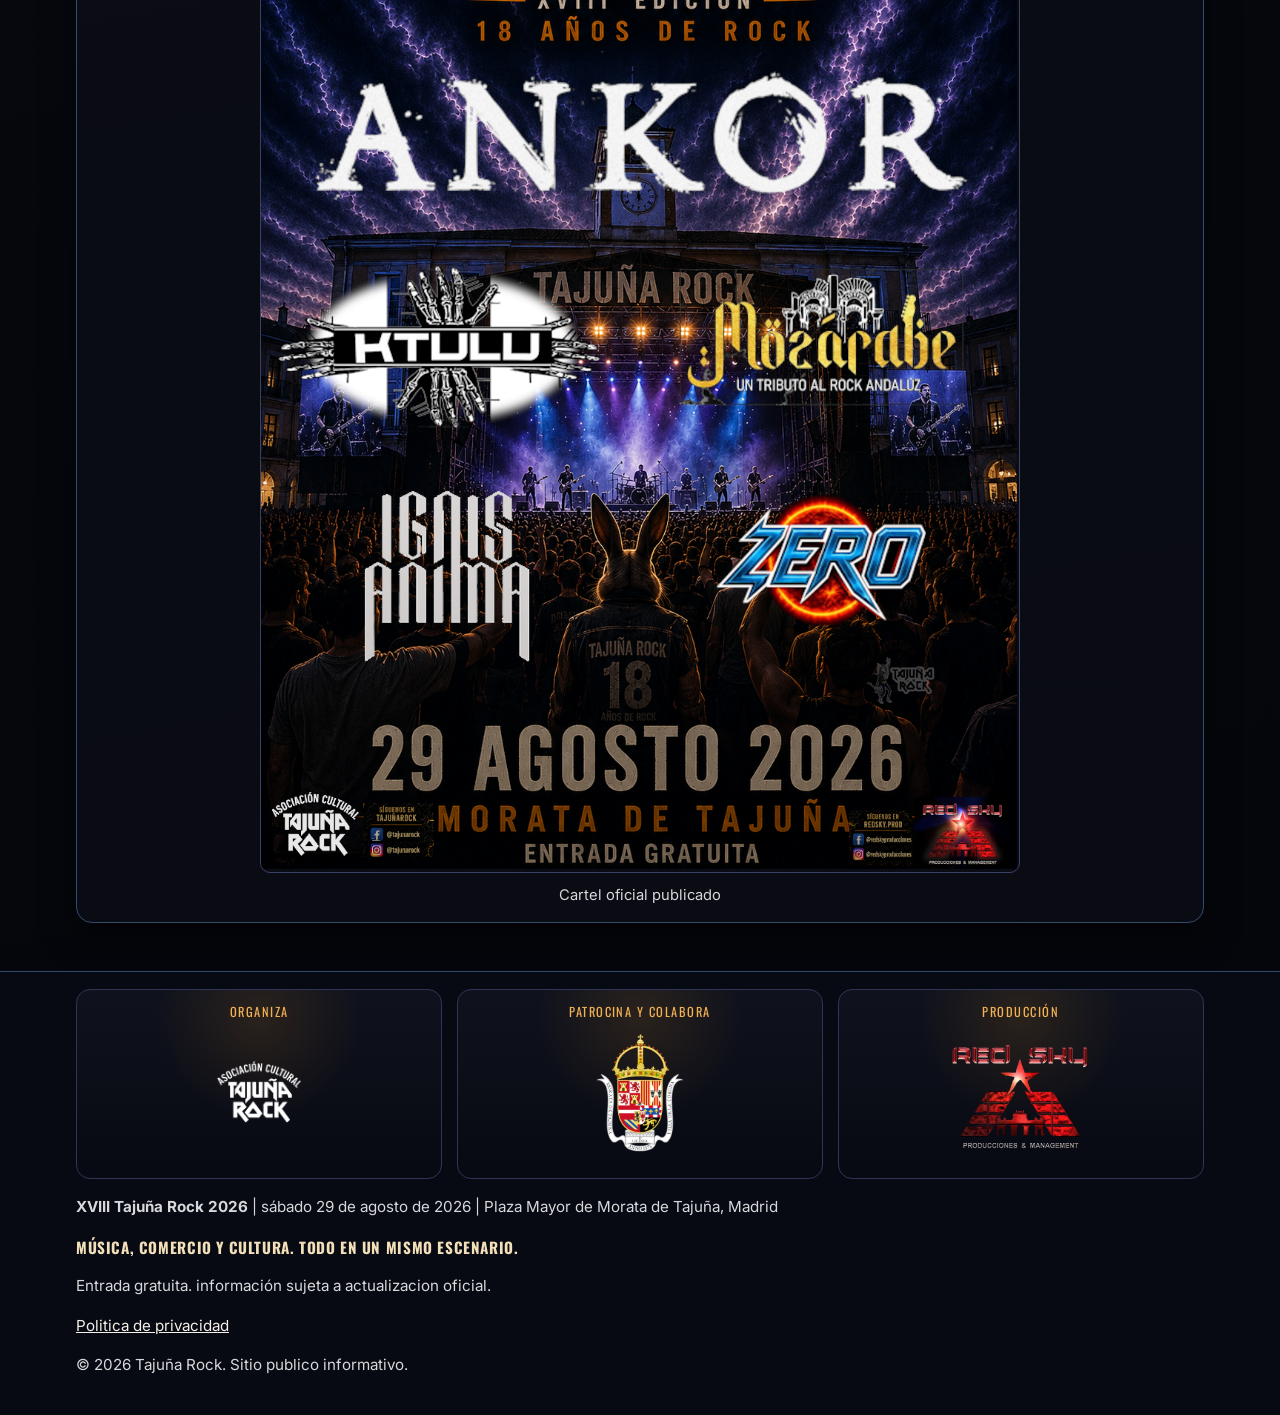
==== commit 3ccf415f: "Zona Tajuña Rock: imágenes de carta, modal, y ajustes de layout - Agregadas imágenes de la carta de " ====
--- a/index.html
+++ b/index.html
@@ -54,6 +54,17 @@
         </div>
       </section>
 
+      <section class="section" aria-labelledby="zona-home-title">
+        <h2 id="zona-home-title">Zona Tajuña Rock</h2>
+        <div class="info-block">
+          <p>
+            Este año la experiencia del festival también se vive en <strong>Casa Riaza</strong> con barra oficial,
+            merchandising, puestos de artesanía y comercio alternativo.
+          </p>
+          <p><a class="btn" href="zona-tajuna-rock.html">Ver la Zona Tajuña Rock</a></p>
+        </div>
+      </section>
+
       <section class="section" aria-labelledby="que-es">
         <h2 id="que-es">Que es Tajuña Rock</h2>
         <div class="info-block">
--- a/css/estilos.css
+++ b/css/estilos.css
@@ -455,6 +455,14 @@
   margin: 0.55rem 0 0;
 }
 
+.form-legal {
+  font-size: 0.82rem;
+  color: var(--color-text-soft);
+  border-left: 3px solid var(--color-border);
+  padding-left: 0.75rem;
+  margin: 0.8rem 0;
+}
+
 .faq {
   display: flex;
   flex-direction: column;
@@ -585,6 +593,22 @@
   font-size: 0.92rem;
 }
 
+.portal-embed {
+  margin-top: 1rem;
+  padding: 0.7rem;
+  border: 1px solid var(--color-border);
+  border-radius: 12px;
+  background: rgba(11, 13, 22, 0.9);
+}
+
+.portal-frame {
+  width: 100%;
+  min-height: 740px;
+  border: 1px solid #3a4167;
+  border-radius: 10px;
+  background: #0b0d16;
+}
+
 .section-intro {
   margin: 0.3rem 0 0.85rem;
   color: var(--color-text-soft);
@@ -596,14 +620,71 @@
   grid-template-columns: repeat(auto-fit, minmax(150px, 1fr));
 }
 
-.poster-card {
-  margin: 0;
-  padding: 0.55rem;
-  border: 1px solid #37406a;
-  border-radius: 12px;
+.product-card-grid {
+  display: grid;
+  gap: 0.9rem;
+  grid-template-columns: repeat(auto-fit, minmax(180px, 1fr));
+  margin-top: 0.8rem;
+}
+
+.product-card {
+  margin: 0;
+  padding: 0.7rem;
+  border: 1px solid #394874;
+  border-radius: 14px;
   background:
     linear-gradient(160deg, rgba(79, 135, 217, 0.12), rgba(216, 122, 33, 0.1)),
     rgba(10, 12, 20, 0.82);
+  box-shadow: 0 10px 20px rgba(0, 0, 0, 0.18);
+}
+
+.product-card img {
+  width: 100%;
+  aspect-ratio: 4 / 5;
+  object-fit: cover;
+  border-radius: 10px;
+  border: 1px solid rgba(255, 255, 255, 0.08);
+  background: rgba(13, 16, 24, 0.8);
+}
+
+.product-card .product-name {
+  margin: 0.75rem 0 0.2rem;
+  font-family: var(--font-heading);
+  text-transform: uppercase;
+  letter-spacing: 0.04em;
+  color: #f2b153;
+  font-size: 0.96rem;
+}
+
+.product-card .product-meta {
+  margin: 0;
+  color: var(--color-text-soft);
+  font-size: 0.9rem;
+}
+
+.product-card .product-description {
+  margin: 0.7rem 0 0;
+  color: var(--color-text);
+  font-size: 0.9rem;
+  line-height: 1.55;
+}
+
+.product-card .product-links {
+  display: flex;
+  flex-wrap: wrap;
+  gap: 0.4rem 0.7rem;
+  margin-top: 0.75rem;
+}
+
+.product-card .product-links a {
+  color: var(--color-primary-strong);
+  font-size: 0.85rem;
+  text-decoration: none;
+}
+
+.product-card .product-links a:hover,
+.product-card .product-links a:focus-visible {
+  text-decoration: underline;
 }
 
 .poster-link {
@@ -737,6 +818,68 @@
   margin-top: 0.23rem;
 }
 
+.choice-group {
+  display: grid;
+  gap: 0.7rem;
+}
+
+.choice-grid {
+  display: grid;
+  grid-template-columns: repeat(auto-fit, minmax(160px, 1fr));
+  gap: 0.55rem;
+}
+
+.choice-option {
+  margin: 0;
+  min-height: 2.75rem;
+  padding: 0.7rem 0.8rem;
+  border: 1px solid #414b76;
+  border-radius: 12px;
+  background: rgba(11, 13, 22, 0.92);
+  display: flex;
+  align-items: center;
+  justify-content: flex-start;
+  gap: 0.6rem;
+  color: var(--color-text-soft);
+  transition: border-color 0.15s ease, transform 0.15s ease, background-color 0.15s ease;
+}
+
+.choice-option:hover,
+.choice-option:focus-within {
+  border-color: var(--color-primary);
+  background: rgba(18, 21, 34, 0.98);
+  transform: translateY(-1px);
+}
+
+.choice-option input {
+  margin: 0;
+  flex-shrink: 0;
+}
+
+.choice-option input[type="radio"],
+.choice-option input[type="checkbox"] {
+  width: auto;
+  height: auto;
+  padding: 0;
+  border: 0;
+  background: transparent;
+  accent-color: var(--color-primary);
+}
+
+.choice-option span {
+  line-height: 1.25;
+}
+
+.choice-grid.choice-grid-checks {
+  grid-template-columns: repeat(auto-fit, minmax(150px, 1fr));
+}
+
+@media (max-width: 700px) {
+  .choice-grid {
+    grid-template-columns: 1fr;
+  }
+}
+
 .form-actions {
   margin-top: 0.9rem;
 }
@@ -1170,6 +1313,200 @@
   letter-spacing: 0.04em;
 }
 
+.zone-tajuna-stack {
+  display: grid;
+  gap: 1rem;
+}
+
+.zone-tajuna-stack h3,
+.zone-tajuna-stack h4 {
+  margin-top: 0;
+  margin-bottom: 0.6rem;
+  font-family: var(--font-heading);
+  text-transform: uppercase;
+  letter-spacing: 0.04em;
+}
+
+.zone-tajuna-stack h4 {
+  font-size: 1rem;
+  color: #f2b153;
+}
+
+.zone-tajuna-stack p {
+  margin: 0 0 0.7rem;
+}
+
+.zone-tajuna-stack .document-list {
+  margin-top: 0.5rem;
+}
+
+.zone-hero-card {
+  display: grid;
+  gap: 1rem;
+  align-items: center;
+}
+
+.zone-hero-image {
+  width: 100%;
+  border-radius: 12px;
+  border: 1px solid rgba(255, 255, 255, 0.08);
+  background: rgba(11, 13, 22, 0.7);
+}
+
+.bar-card {
+  display: grid;
+  gap: 0.8rem;
+}
+
+.bar-card-header {
+  display: flex;
+  flex-direction: column;
+  gap: 0.6rem;
+}
+
+.bar-instagram-link {
+  display: inline-flex;
+  align-items: center;
+  width: fit-content;
+  padding: 0.5rem 0.8rem;
+  border-radius: 999px;
+  background: rgba(216, 122, 33, 0.12);
+  border: 1px solid rgba(216, 122, 33, 0.4);
+  color: var(--color-primary-strong);
+  text-decoration: none;
+  font-family: var(--font-heading);
+  letter-spacing: 0.04em;
+}
+
+.bar-instagram-link:hover,
+.bar-instagram-link:focus-visible {
+  background: rgba(216, 122, 33, 0.18);
+}
+
+.bar-image-link {
+  display: block;
+  border-radius: 12px;
+  overflow: hidden;
+  border: 1px solid rgba(255, 255, 255, 0.08);
+  background: #0d121b;
+}
+
+.bar-image {
+  display: block;
+  width: 100%;
+  height: 500px;
+  object-fit: contain;
+  object-position: center center;
+}
+
+.menu-cards {
+  display: grid;
+  grid-template-columns: repeat(auto-fit, minmax(180px, 1fr));
+  gap: 1rem;
+  margin: 1rem 0;
+}
+
+.menu-card {
+  overflow: hidden;
+  border-radius: 10px;
+  background: rgba(255, 255, 255, 0.04);
+  border: 1px solid rgba(255, 255, 255, 0.08);
+  transition: transform 0.2s ease, border-color 0.2s ease;
+}
+
+.menu-card:hover {
+  transform: translateY(-2px);
+  border-color: rgba(216, 122, 33, 0.6);
+}
+
+.menu-card img {
+  display: block;
+  width: 100%;
+  height: auto;
+  max-height: 180px;
+  object-fit: contain;
+  cursor: pointer;
+  transition: transform 0.2s ease;
+}
+
+.menu-card-image:hover {
+  transform: scale(1.05);
+}
+
+.modal-overlay {
+  display: none;
+  position: fixed;
+  top: 0;
+  left: 0;
+  width: 100%;
+  height: 100%;
+  background: rgba(0, 0, 0, 0.85);
+  backdrop-filter: blur(4px);
+  z-index: 1000;
+  align-items: center;
+  justify-content: center;
+}
+
+.modal-overlay.active {
+  display: flex;
+}
+
+.modal-content {
+  position: relative;
+  max-width: 90vw;
+  max-height: 90vh;
+}
+
+.modal-content img {
+  display: block;
+  width: 100%;
+  height: 100%;
+  object-fit: contain;
+  max-width: 90vw;
+  max-height: 90vh;
+}
+
+.modal-close {
+  position: absolute;
+  top: -40px;
+  right: 0;
+  background: rgba(255, 255, 255, 0.2);
+  border: none;
+  color: white;
+  font-size: 1.5rem;
+  width: 40px;
+  height: 40px;
+  border-radius: 50%;
+  cursor: pointer;
+  display: flex;
+  align-items: center;
+  justify-content: center;
+  transition: background 0.2s ease;
+}
+
+.modal-close:hover {
+  background: rgba(255, 255, 255, 0.4);
+}
+
+.menu-card p {
+  padding: 0.8rem;
+  margin: 0;
+  text-align: center;
+  font-size: 0.9rem;
+  color: var(--color-text);
+}
+
+.product-card {
+  transition: transform 0.2s ease, border-color 0.2s ease, box-shadow 0.2s ease;
+}
+
+.product-card:hover,
+.product-card:focus-within {
+  transform: translateY(-2px);
+  border-color: rgba(216, 122, 33, 0.8);
+  box-shadow: 0 14px 28px rgba(0, 0, 0, 0.22);
+}
+
 .info-block,
 .card,
 .pending-box,
@@ -1184,6 +1521,18 @@
   outline-offset: 2px;
 }
 
+@media (min-width: 700px) {
+  .zone-hero-card {
+    grid-template-columns: minmax(220px, 380px) 1fr;
+  }
+
+  .bar-card-header {
+    flex-direction: row;
+    justify-content: space-between;
+    align-items: end;
+  }
+}
+
 @media (min-width: 850px) {
   .nav-toggle {
     display: none;
@@ -1235,6 +1584,10 @@
 }
 
 @media (max-width: 700px) {
+  .portal-frame {
+    min-height: 560px;
+  }
+
   .poster-lightbox-dialog {
     width: min(98vw, 1120px);
     grid-template-columns: 1fr;
